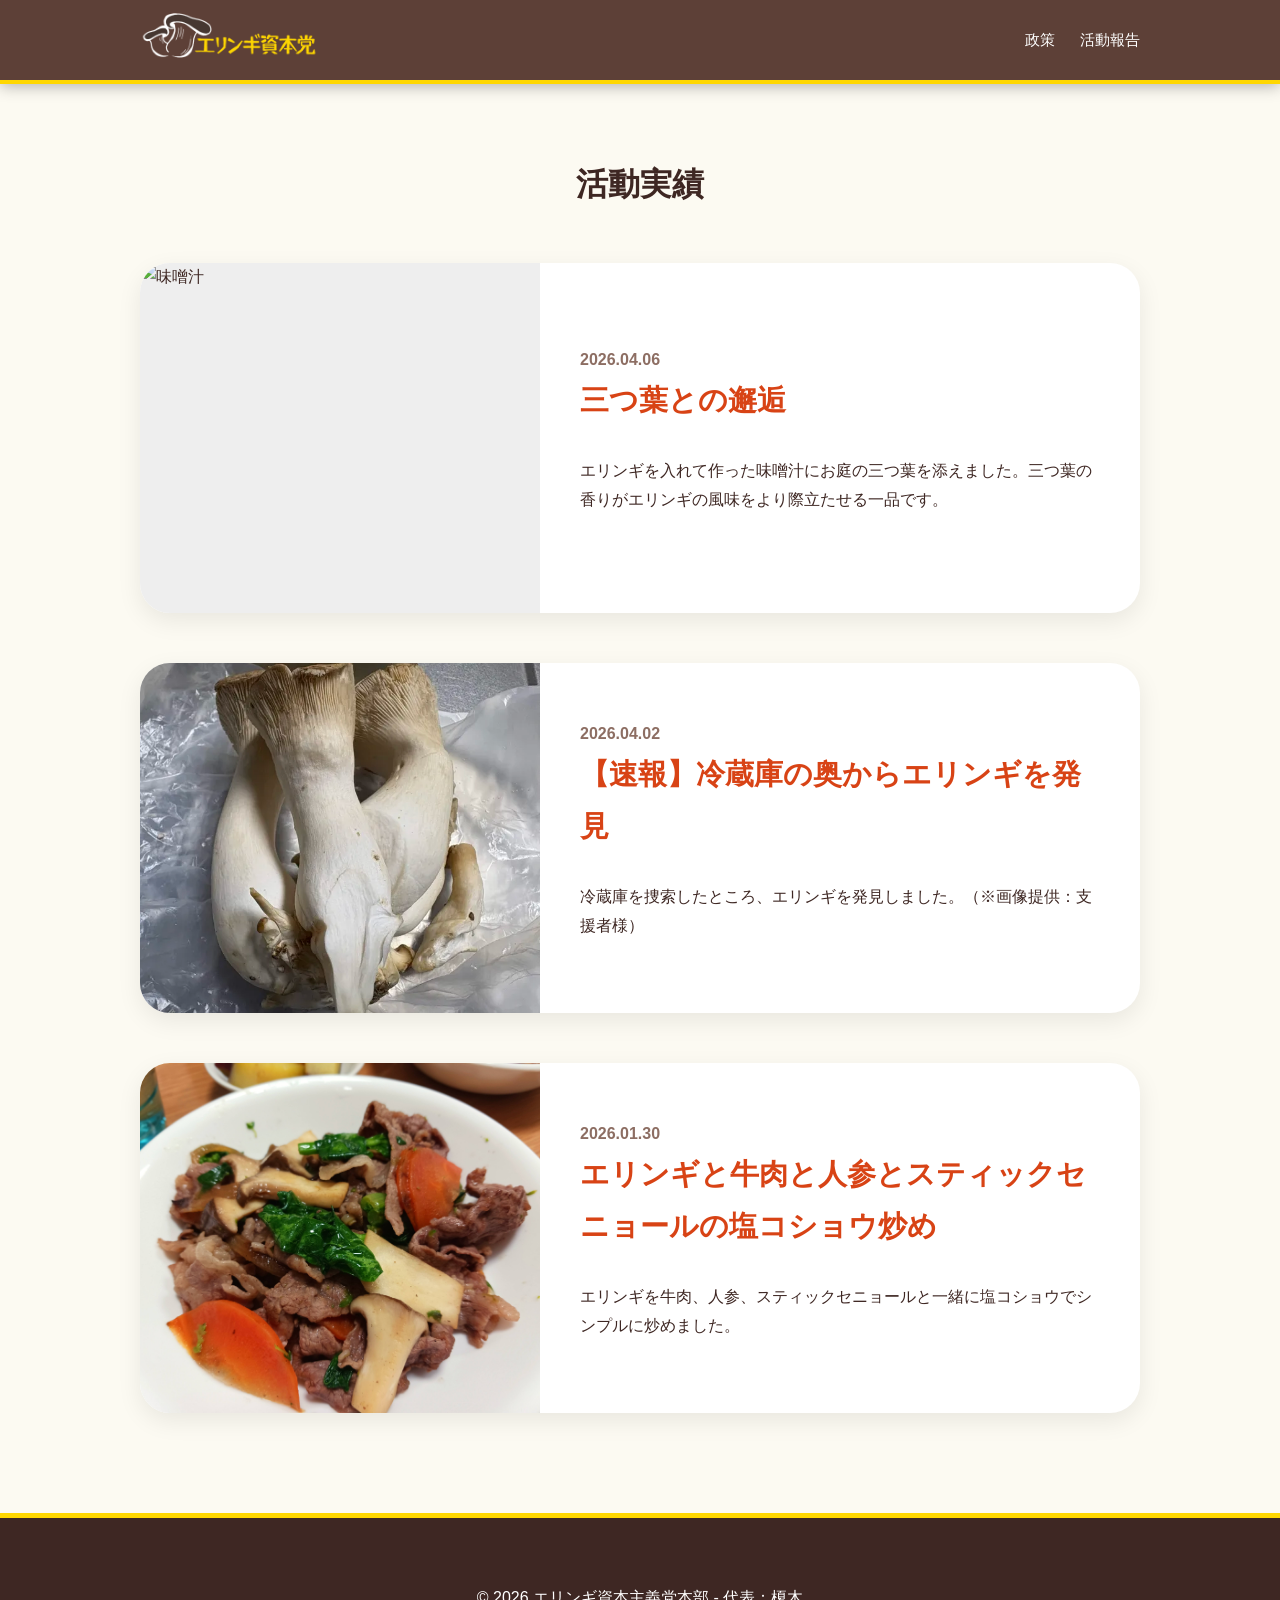
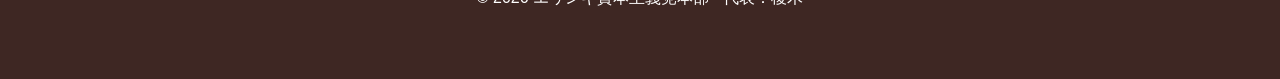
==== harvest.html @ b81b880e "Update harvest.html" ====
<!DOCTYPE html>
<html lang="ja">
<head>
    <meta charset="UTF-8">
    <title>活動報告 - エリンギ資本党</title>
    <link rel="stylesheet" href="style.css">
</head>
<body>
    <header>
        <div class="container">
            <div class="logo"><a href="index.html"><img src="logo.png" alt="ロゴ"></a></div>
            <nav>
                <ul>
                    <li><a href="policy.html">政策</a></li>
                    <li><a href="harvest.html">活動報告</a></li>
                </ul>
            </nav>
        </div>
    </header>

    <main class="container" style="padding: 50px 20px;">
        <h1 style="text-align: center; margin-bottom: 50px;">活動実績</h1>

        <div class="article-card">
            <div class="article-img">
                <img src="eringi-misoshiru.webp" alt="味噌汁">
            </div>
            <div class="article-info">
                <span style="color:#8d6e63; font-weight:bold;">2026.04.06</span>
                <h2>三つ葉との邂逅</h2>
                <p>
                    エリンギを入れて作った味噌汁にお庭の三つ葉を添えました。三つ葉の香りがエリンギの風味をより際立たせる一品です。
                </p>
            </div>
        </div>
        
        <div class="article-card">
            <div class="article-img">
                <img src="raw-eringi.webp" alt="冷蔵庫のエリンギ">
            </div>
            <div class="article-info">
                <span style="color:#8d6e63; font-weight:bold;">2026.04.02</span>
                <h2>【速報】冷蔵庫の奥からエリンギを発見</h2>
                <p>
                    冷蔵庫を捜索したところ、エリンギを発見しました。（※画像提供：支援者様）
                </p>
                           </div>
        </div>

        <div class="article-card">
            <div class="article-img">
                <img src="hero.jpg" alt="塩コショウ炒め">
            </div>
            <div class="article-info">
                <span style="color:#8d6e63; font-weight:bold;">2026.01.30</span>
                <h2>エリンギと牛肉と人参とスティックセニョールの塩コショウ炒め</h2>
                <p>
                    エリンギを牛肉、人参、スティックセニョールと一緒に塩コショウでシンプルに炒めました。
                </p>
            </div>
        </div>
    </main>

    <footer><p>&copy; 2026 エリンギ資本主義党本部 - 代表：榎木</p></footer>
</body>
</html>
---- style.css ----
body {
    margin: 0; padding: 0;
    font-family: "Roboto", "Helvetica Neue", Arial, "Hiragino Kaku Gothic ProN", "Hiragino Sans", sans-serif;
    background-color: #fcfaf2; 
    color: #3e2723; 
    line-height: 1.8;
}

.container { 
    max-width: 1000px; 
    margin: 0 auto; 
    padding: 0 20px; 
}


header {
    background-color: #5d4037; 
    color: white; 
    padding: 0.8rem 0;
    position: sticky; top: 0; z-index: 100;
    border-bottom: 4px solid #ffd700; 
    box-shadow: 0 2px 15px rgba(0,0,0,0.3);
}

header .container { display: flex; justify-content: space-between; align-items: center; }
.logo img { height: 45px; }
header nav ul { list-style: none; display: flex; margin: 0; }
header nav ul li { margin-left: 25px; }
header nav ul li a { color: white; text-decoration: none; font-weight: 500; font-size: 0.95rem; }


.hero {
    background: linear-gradient(rgba(0,0,0,0.4), rgba(0,0,0,0.6)), url('harvest-old.jpg') center/cover fixed;
    text-align: center; padding: 130px 0;
    border-bottom: 5px solid #ffd700;
}
.hero h1 { font-size: 3rem; margin: 0; color: #fff; text-shadow: 0 2px 10px rgba(0,0,0,0.5); }


.leader-message { padding: 80px 0; }
.leader-content { 
    display: flex; align-items: center; gap: 40px; flex-wrap: wrap; 
    background: white; padding: 40px; border-radius: 20px; 
    box-shadow: 0 10px 30px rgba(0,0,0,0.05);
}
.leader-image-circle { flex: 0 0 220px; height: 220px; border-radius: 50%; border: 6px solid #ffd700; overflow: hidden; }
.leader-image-circle img { width: 100%; height: 100%; object-fit: cover; }


.article-card {
    display: flex; 
    flex-wrap: wrap; 
    background: white; 
    border-radius: 30px; 
    overflow: hidden; 
    box-shadow: 0 8px 25px rgba(0,0,0,0.08); 
    margin-bottom: 50px;
    width: 100%;
}


.article-img { 
    flex: 0 0 400px; 
    height: 350px;  
    overflow: hidden;
    background-color: #eee;
}


.article-img img { 
    width: 100%; 
    height: 100%; 
    object-fit: cover; 
    display: block;
}

.article-info { 
    flex: 1; 
    padding: 40px; 
    min-width: 300px;
    display: flex;
    flex-direction: column;
    justify-content: center;
}

.article-info .date {
    font-weight: bold;
    color: #8d6e63;
    font-size: 0.9rem;
    margin-bottom: 10px;
}

.article-info h2 {
    margin: 0 0 15px 0;
    color: #d84315;
    font-size: 1.8rem;
}

.kinotube-home { 
    padding: 80px 0;
    background-color: #1a1a1a;
    color: white; /
    border-top: 5px solid #ffd700;
    border-bottom: 5px solid #ffd700;
}

.section-title { 
    font-size: 1.6rem; margin-bottom: 30px; color: #fff; font-weight: bold;
    border-left: 6px solid #ffd700; 
    padding-left: 15px; 
}

.video-grid { 
    display: grid; 
    grid-template-columns: repeat(auto-fit, minmax(300px, 1fr)); 
    gap: 20px; 
}


.video-card { 
    background: #1a1a1a; 
    cursor: pointer;
    transition: transform 0.2s;
}


.video-card:hover { 
    transform: translateY(-5px);
}


.thumbnail { 
    width: 100%;
    aspect-ratio: 16 / 9; 
    background-color: #5d4037;
    border-radius: 12px; 
    overflow: hidden;
    position: relative;
    margin-bottom: 12px;
}

.thumbnail img { width: 100%; height: 100%; object-fit: cover; }


.play-icon { 
    position: absolute; top: 50%; left: 50%; 
    transform: translate(-50%, -50%);
    font-size: 3rem;
    color: rgba(255,255,255,0.7); 
    transition: 0.3s ease;
}


.video-card:hover .play-icon {
    color: rgba(255,255,255,0.9);
    transform: translate(-50%, -50%) scale(1.1);
}

.video-time { 
    position: absolute; bottom: 8px; right: 8px; 
    background: rgba(0,0,0,0.8); color: #fff;
    padding: 2px 6px; border-radius: 4px; font-size: 0.75rem; font-weight: bold;
}


.video-info { display: flex; gap: 12px; }


.channel-icon {
    flex: 0 0 36px; height: 36px; 
    border-radius: 50%; overflow: hidden;
}
.channel-icon img { width: 100%; height: 100%; object-fit: cover; }

.video-text { flex: 1; }
.video-text h3 { 
    margin: 0 0 6px 0; font-size: 0.95rem; color: #fff; 
    line-height: 1.4; display: -webkit-box; -webkit-line-clamp: 2; -webkit-box-orient: vertical; overflow: hidden;
}
.video-meta { font-size: 0.8rem; color: #bdbdbd; }


.home-summary { padding: 60px 0; }
.grid-container { 
    display: grid; 
    grid-template-columns: repeat(auto-fit, minmax(300px, 1fr)); 
    gap: 30px; 
}

.simple-card { 
    background: white; padding: 30px; border-radius: 20px; text-align: center;
    border-top: 5px solid #ffd700;
}
.simple-card a { color: #d84315; text-decoration: none; font-weight: bold; }

footer { border-top: 5px solid #ffd700; padding: 50px; text-align: center; color: white; background-color: #3e2723;}
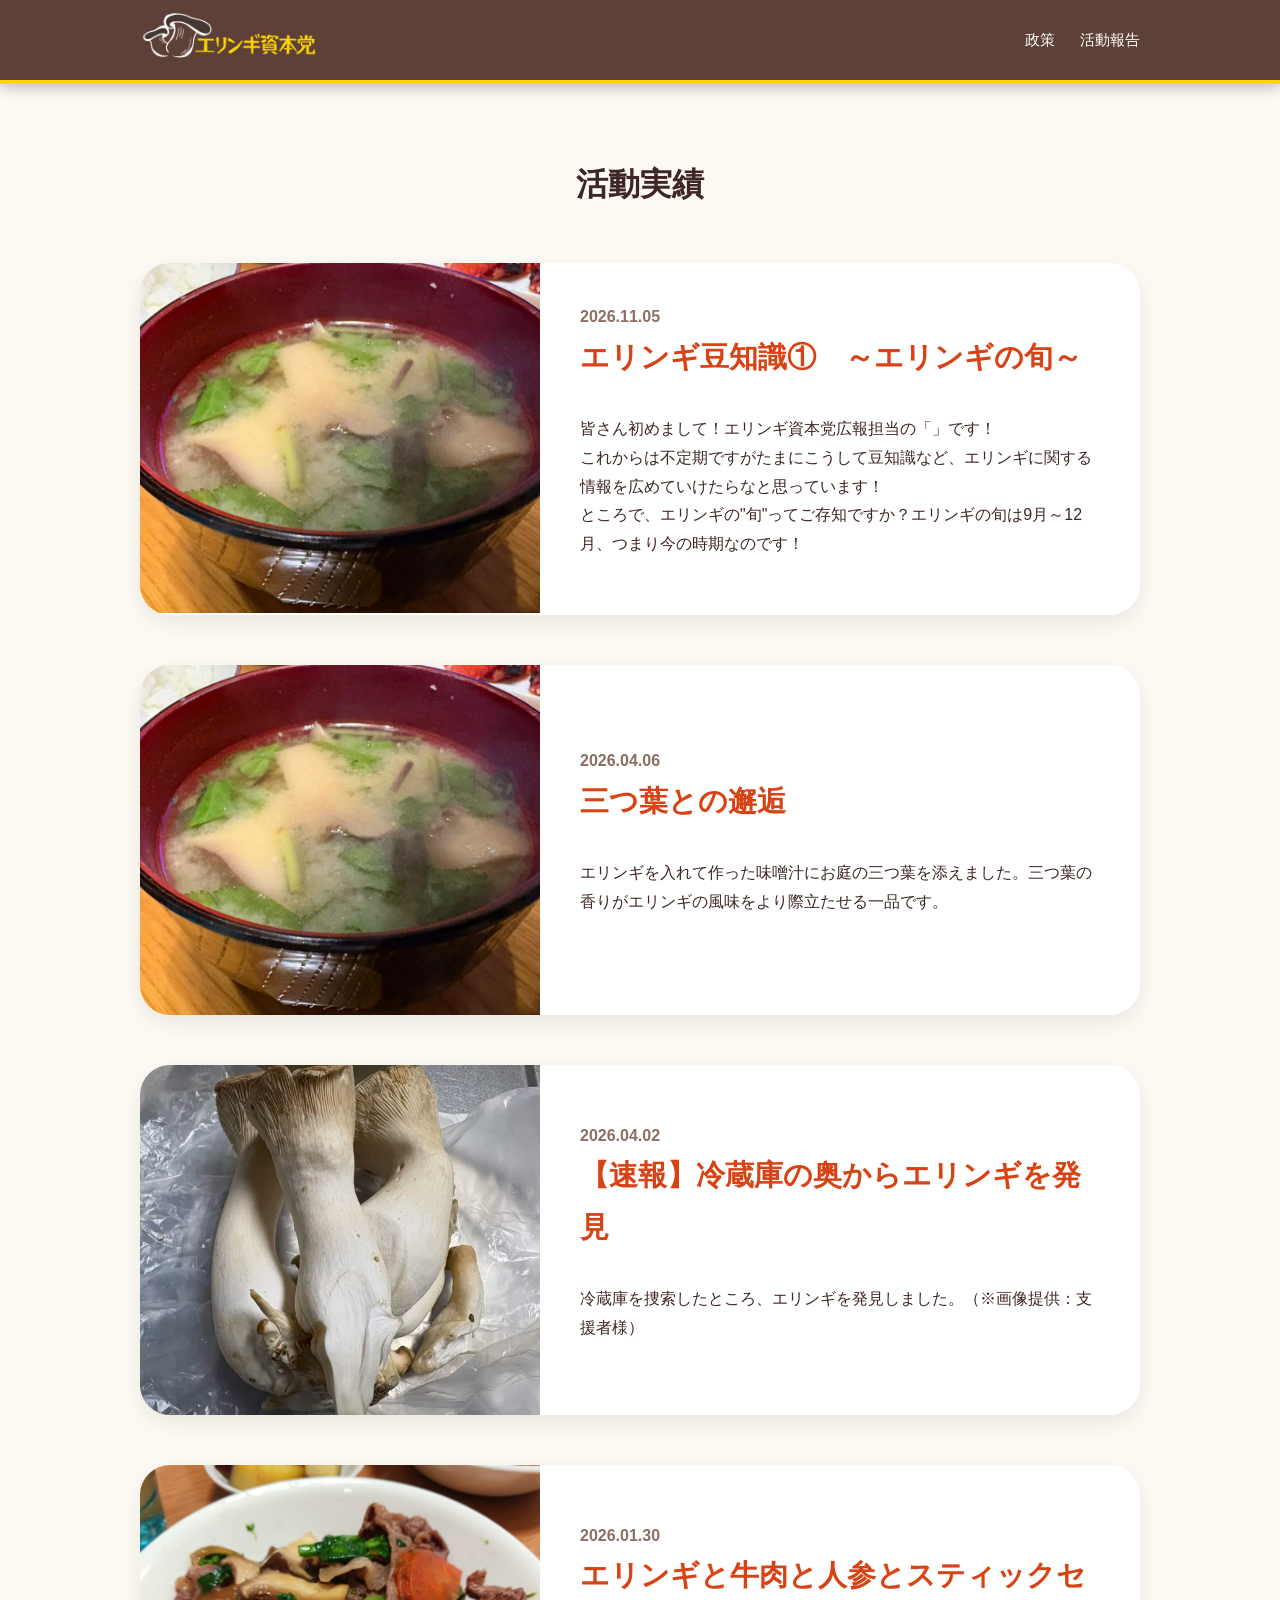
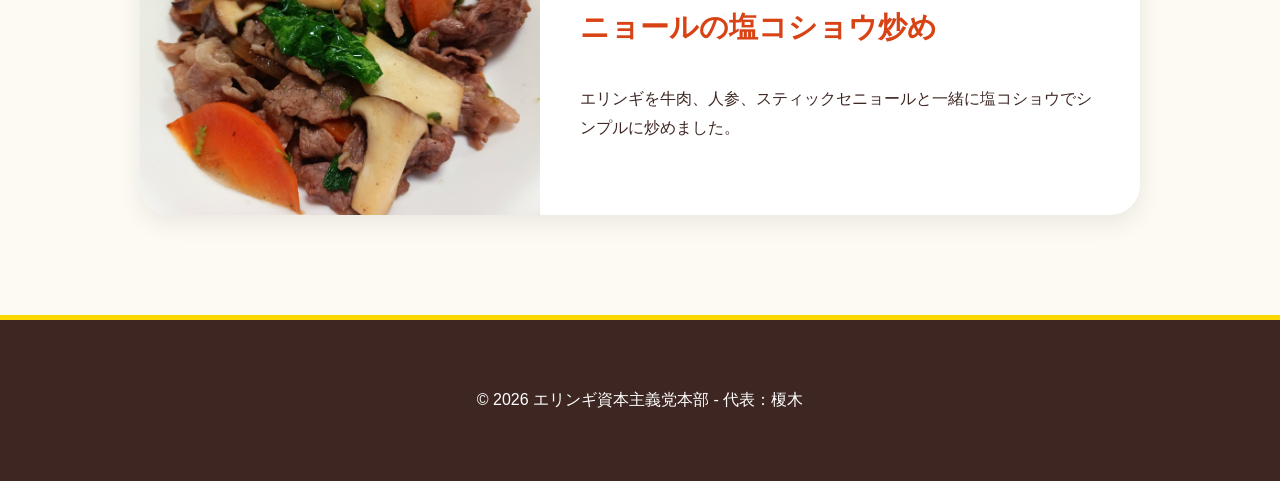
==== commit 52bbac6a: "Update harvest.html" ====
--- a/harvest.html
+++ b/harvest.html
@@ -20,6 +20,21 @@
 
     <main class="container" style="padding: 50px 20px;">
         <h1 style="text-align: center; margin-bottom: 50px;">活動実績</h1>
+
+      <div class="article-card">
+            <div class="article-img">
+                <img src="eringi-misoshiru.webp" alt="味噌汁">
+            </div>
+            <div class="article-info">
+                <span style="color:#8d6e63; font-weight:bold;">2026.11.05</span>
+                <h2>エリンギ豆知識①　～エリンギの旬～</h2>
+                <p>
+                 皆さん初めまして！エリンギ資本党広報担当の「」です！<br>
+                これからは不定期ですがたまにこうして豆知識など、エリンギに関する情報を広めていけたらなと思っています！<br>
+                ところで、エリンギの"旬"ってご存知ですか？エリンギの旬は9月～12月、つまり今の時期なのです！
+                </p>
+            </div>
+        </div>
 
         <div class="article-card">
             <div class="article-img">
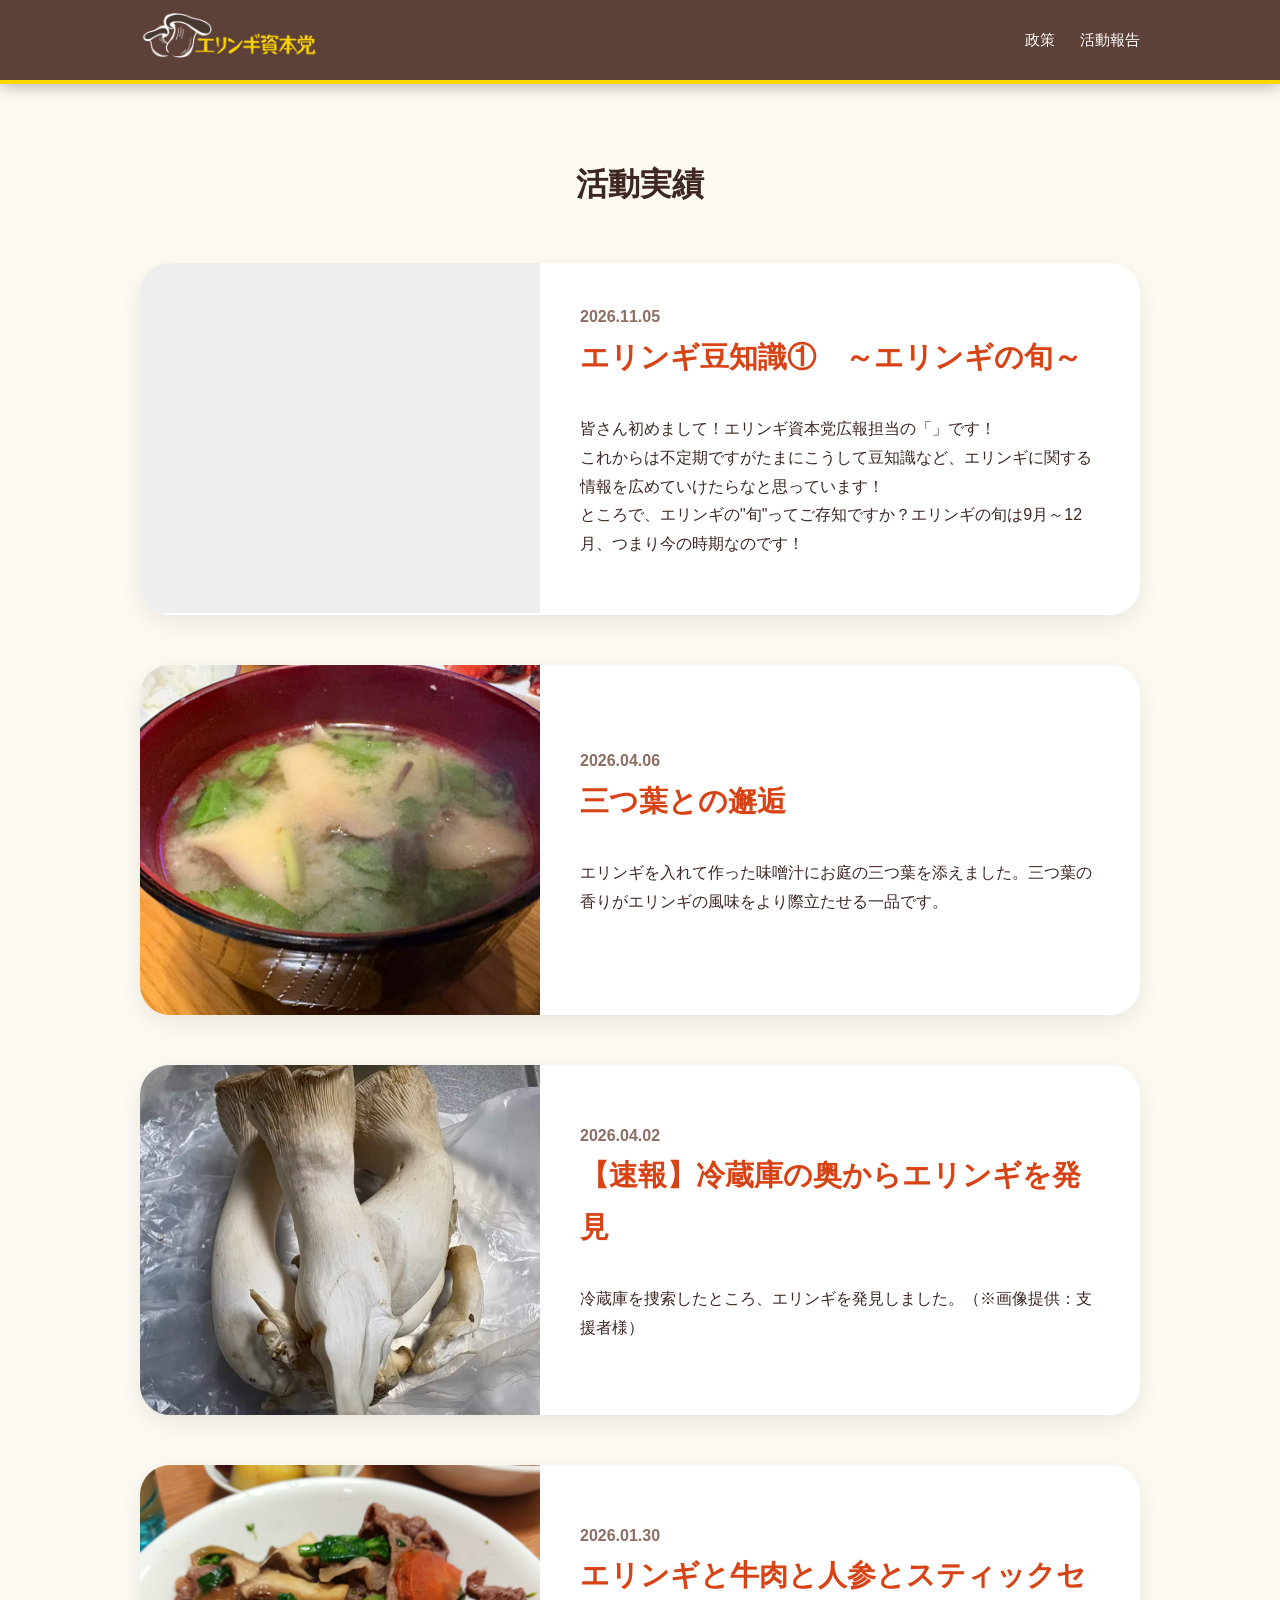
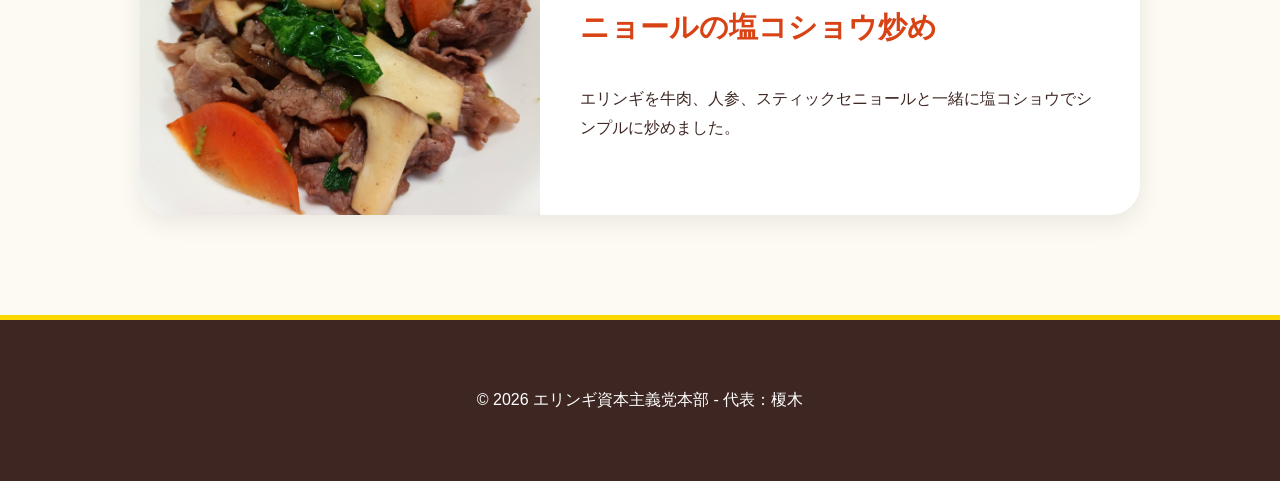
==== commit b66bbb9e: "Update harvest.html" ====
--- a/harvest.html
+++ b/harvest.html
@@ -23,7 +23,6 @@
 
       <div class="article-card">
             <div class="article-img">
-                <img src="eringi-misoshiru.webp" alt="味噌汁">
             </div>
             <div class="article-info">
                 <span style="color:#8d6e63; font-weight:bold;">2026.11.05</span>
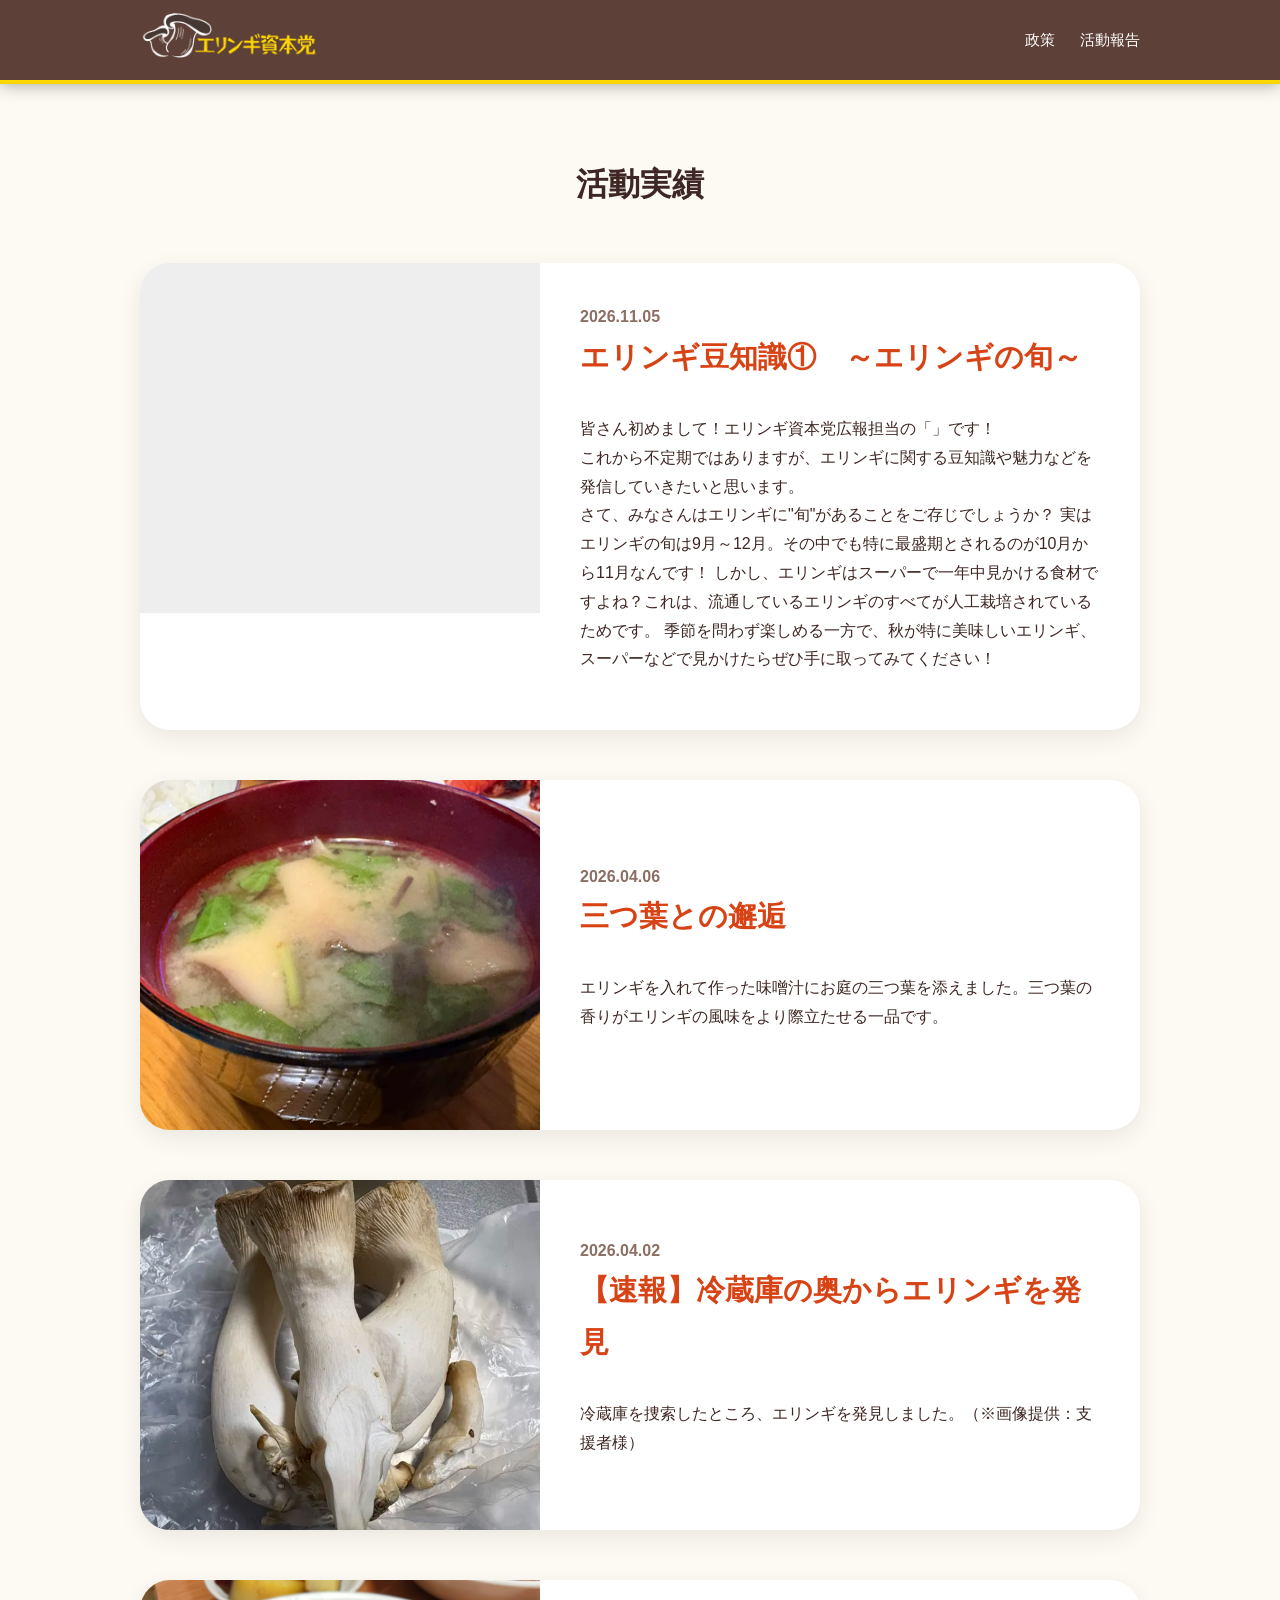
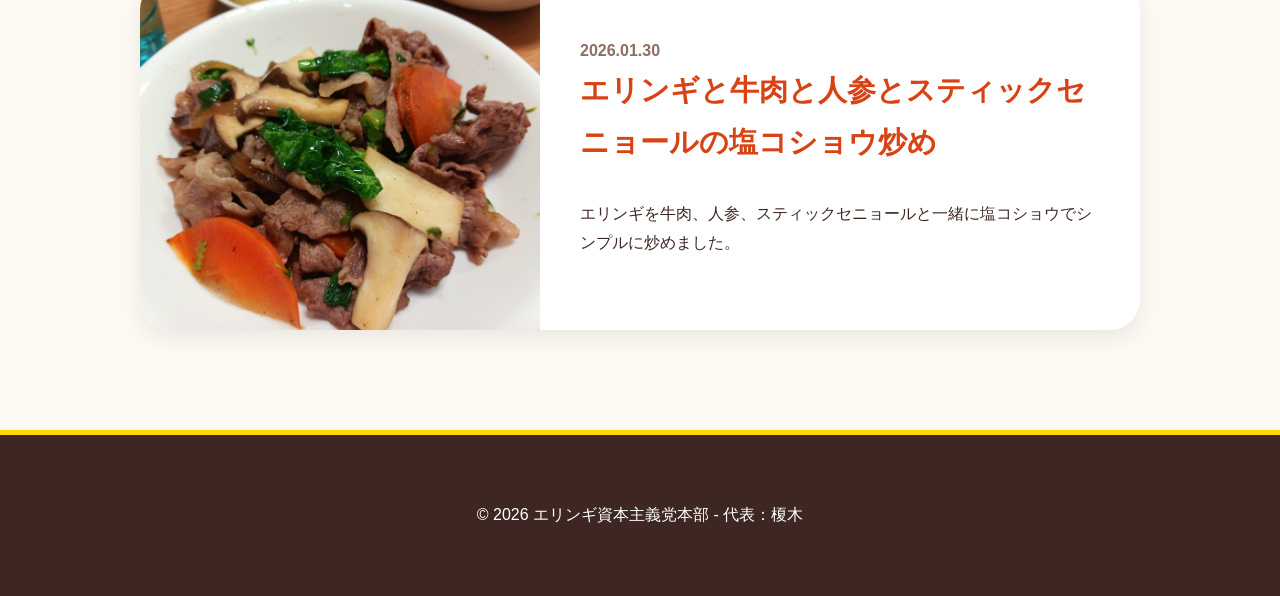
==== commit 58275749: "Update harvest.html" ====
--- a/harvest.html
+++ b/harvest.html
@@ -29,8 +29,11 @@
                 <h2>エリンギ豆知識①　～エリンギの旬～</h2>
                 <p>
                  皆さん初めまして！エリンギ資本党広報担当の「」です！<br>
-                これからは不定期ですがたまにこうして豆知識など、エリンギに関する情報を広めていけたらなと思っています！<br>
-                ところで、エリンギの"旬"ってご存知ですか？エリンギの旬は9月～12月、つまり今の時期なのです！
+                これから不定期ではありますが、エリンギに関する豆知識や魅力などを発信していきたいと思います。<br>
+                さて、みなさんはエリンギに"旬"があることをご存じでしょうか？
+                実はエリンギの旬は9月～12月。その中でも特に最盛期とされるのが10月から11月なんです！
+                しかし、エリンギはスーパーで一年中見かける食材ですよね？これは、流通しているエリンギのすべてが人工栽培されているためです。
+                季節を問わず楽しめる一方で、秋が特に美味しいエリンギ、スーパーなどで見かけたらぜひ手に取ってみてください！
                 </p>
             </div>
         </div>
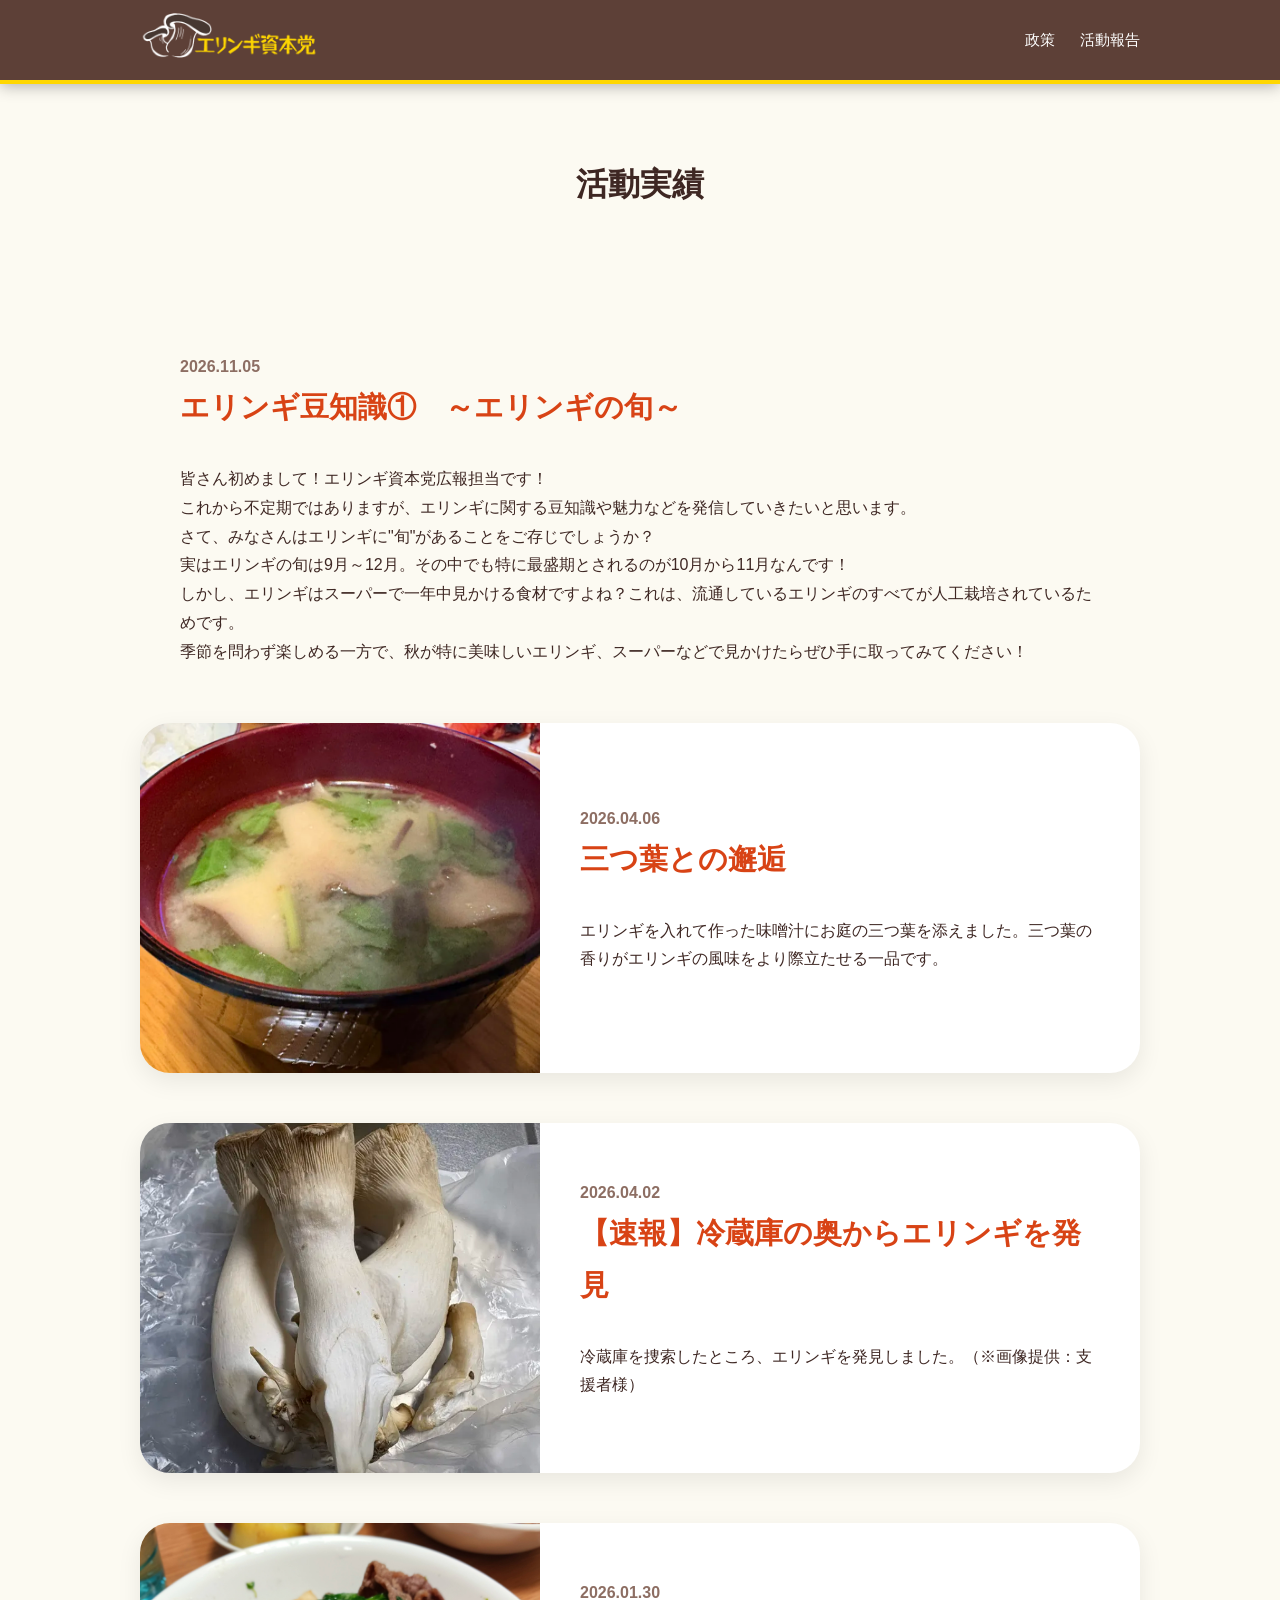
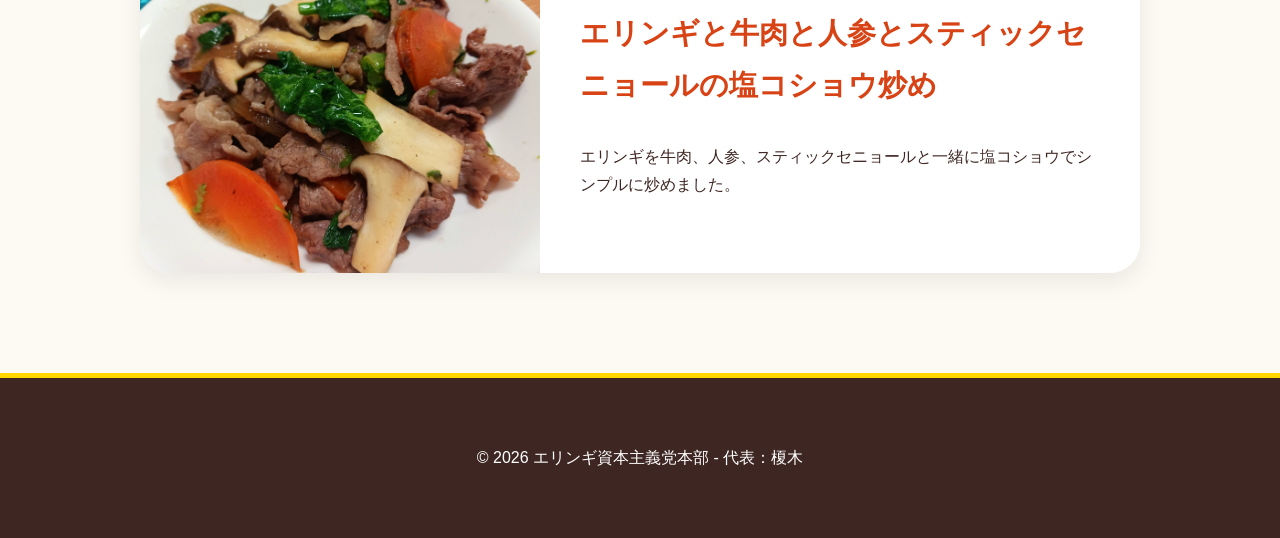
==== commit 92d2ea0b: "Update harvest.html" ====
--- a/harvest.html
+++ b/harvest.html
@@ -22,17 +22,17 @@
         <h1 style="text-align: center; margin-bottom: 50px;">活動実績</h1>
 
       <div class="article-card">
-            <div class="article-img">
+          
             </div>
             <div class="article-info">
                 <span style="color:#8d6e63; font-weight:bold;">2026.11.05</span>
                 <h2>エリンギ豆知識①　～エリンギの旬～</h2>
                 <p>
-                 皆さん初めまして！エリンギ資本党広報担当の「」です！<br>
+                 皆さん初めまして！エリンギ資本党広報担当です！<br>
                 これから不定期ではありますが、エリンギに関する豆知識や魅力などを発信していきたいと思います。<br>
-                さて、みなさんはエリンギに"旬"があることをご存じでしょうか？
-                実はエリンギの旬は9月～12月。その中でも特に最盛期とされるのが10月から11月なんです！
-                しかし、エリンギはスーパーで一年中見かける食材ですよね？これは、流通しているエリンギのすべてが人工栽培されているためです。
+                さて、みなさんはエリンギに"旬"があることをご存じでしょうか？<br>
+                実はエリンギの旬は9月～12月。その中でも特に最盛期とされるのが10月から11月なんです！<br>
+                しかし、エリンギはスーパーで一年中見かける食材ですよね？これは、流通しているエリンギのすべてが人工栽培されているためです。<br>
                 季節を問わず楽しめる一方で、秋が特に美味しいエリンギ、スーパーなどで見かけたらぜひ手に取ってみてください！
                 </p>
             </div>
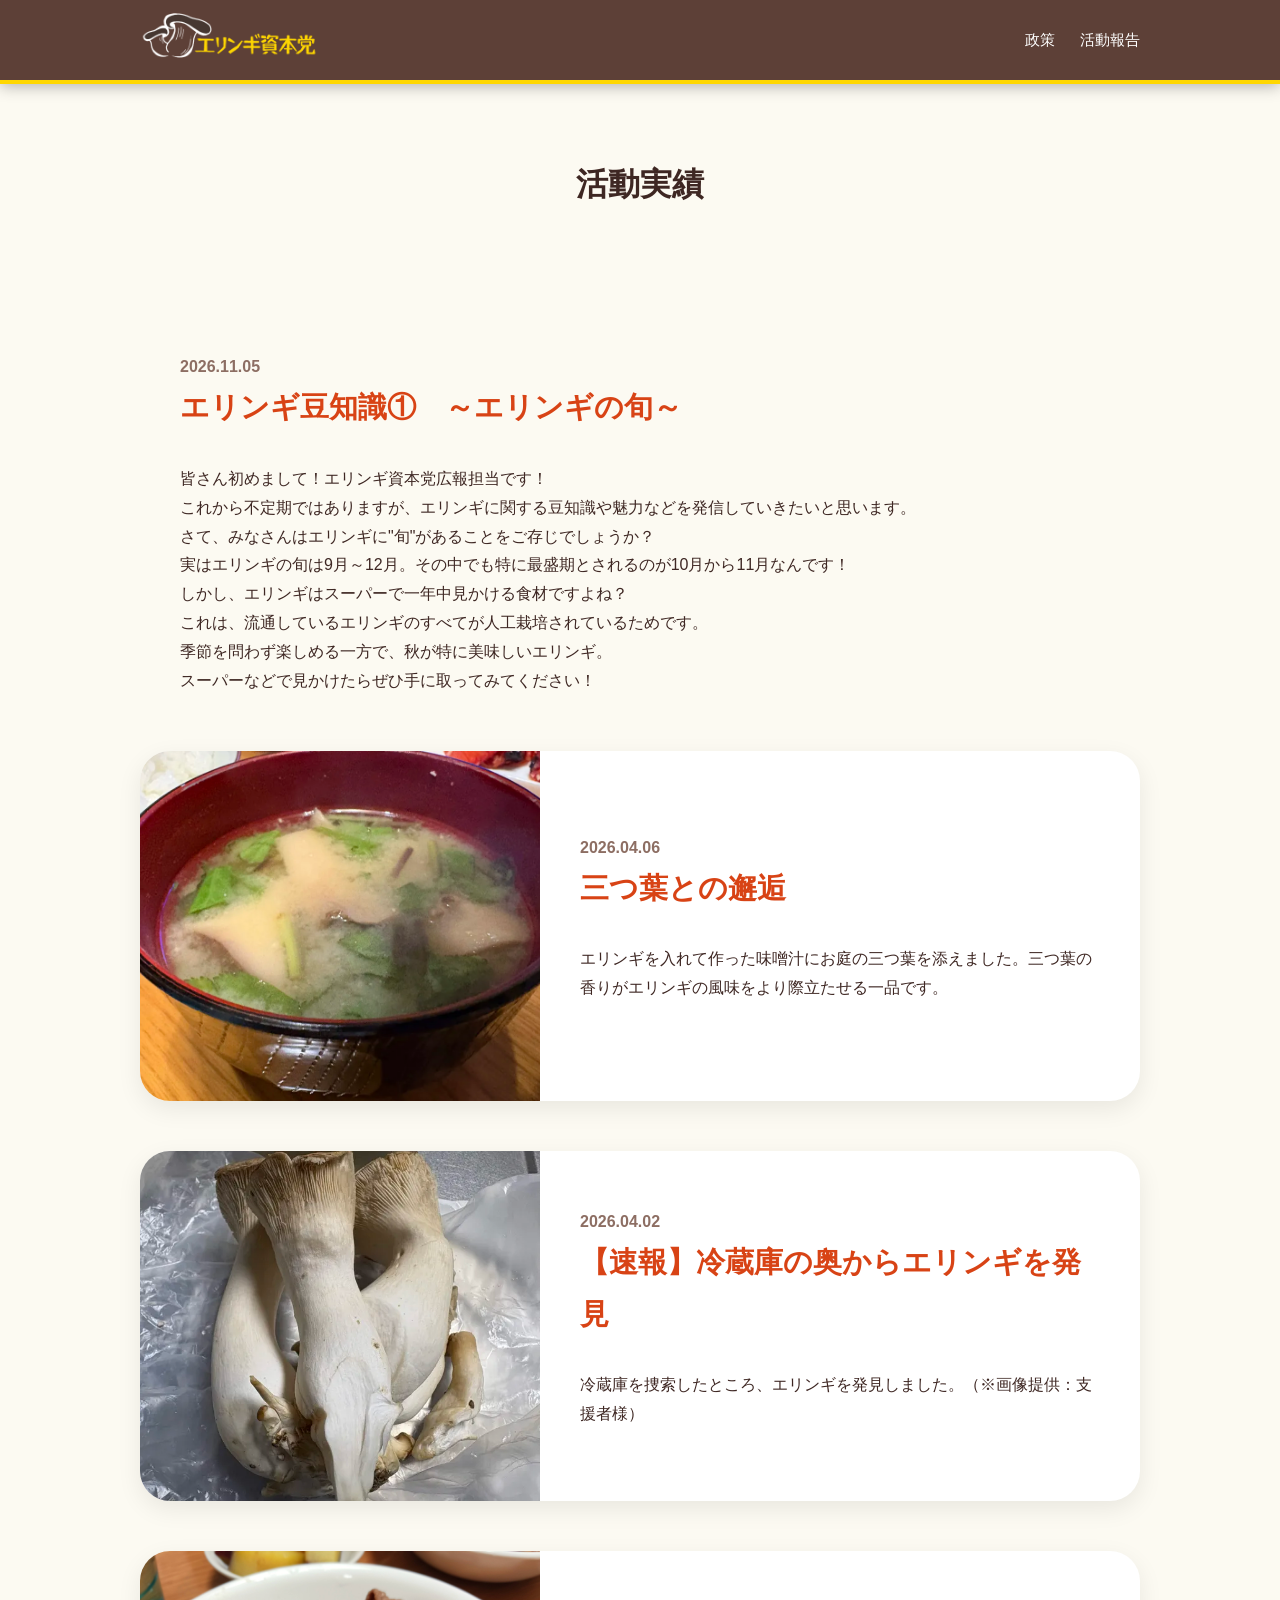
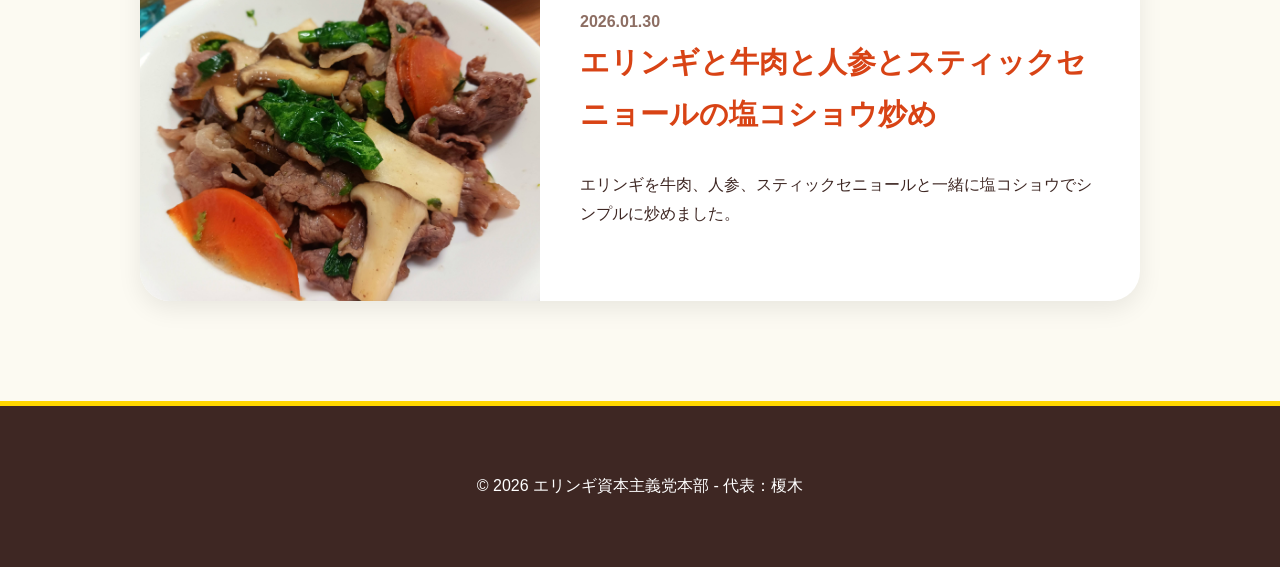
==== commit 357d5706: "Update harvest.html" ====
--- a/harvest.html
+++ b/harvest.html
@@ -32,8 +32,10 @@
                 これから不定期ではありますが、エリンギに関する豆知識や魅力などを発信していきたいと思います。<br>
                 さて、みなさんはエリンギに"旬"があることをご存じでしょうか？<br>
                 実はエリンギの旬は9月～12月。その中でも特に最盛期とされるのが10月から11月なんです！<br>
-                しかし、エリンギはスーパーで一年中見かける食材ですよね？これは、流通しているエリンギのすべてが人工栽培されているためです。<br>
-                季節を問わず楽しめる一方で、秋が特に美味しいエリンギ、スーパーなどで見かけたらぜひ手に取ってみてください！
+                しかし、エリンギはスーパーで一年中見かける食材ですよね？<Br>
+                これは、流通しているエリンギのすべてが人工栽培されているためです。<br>
+                季節を問わず楽しめる一方で、秋が特に美味しいエリンギ。<br>
+                スーパーなどで見かけたらぜひ手に取ってみてください！
                 </p>
             </div>
         </div>
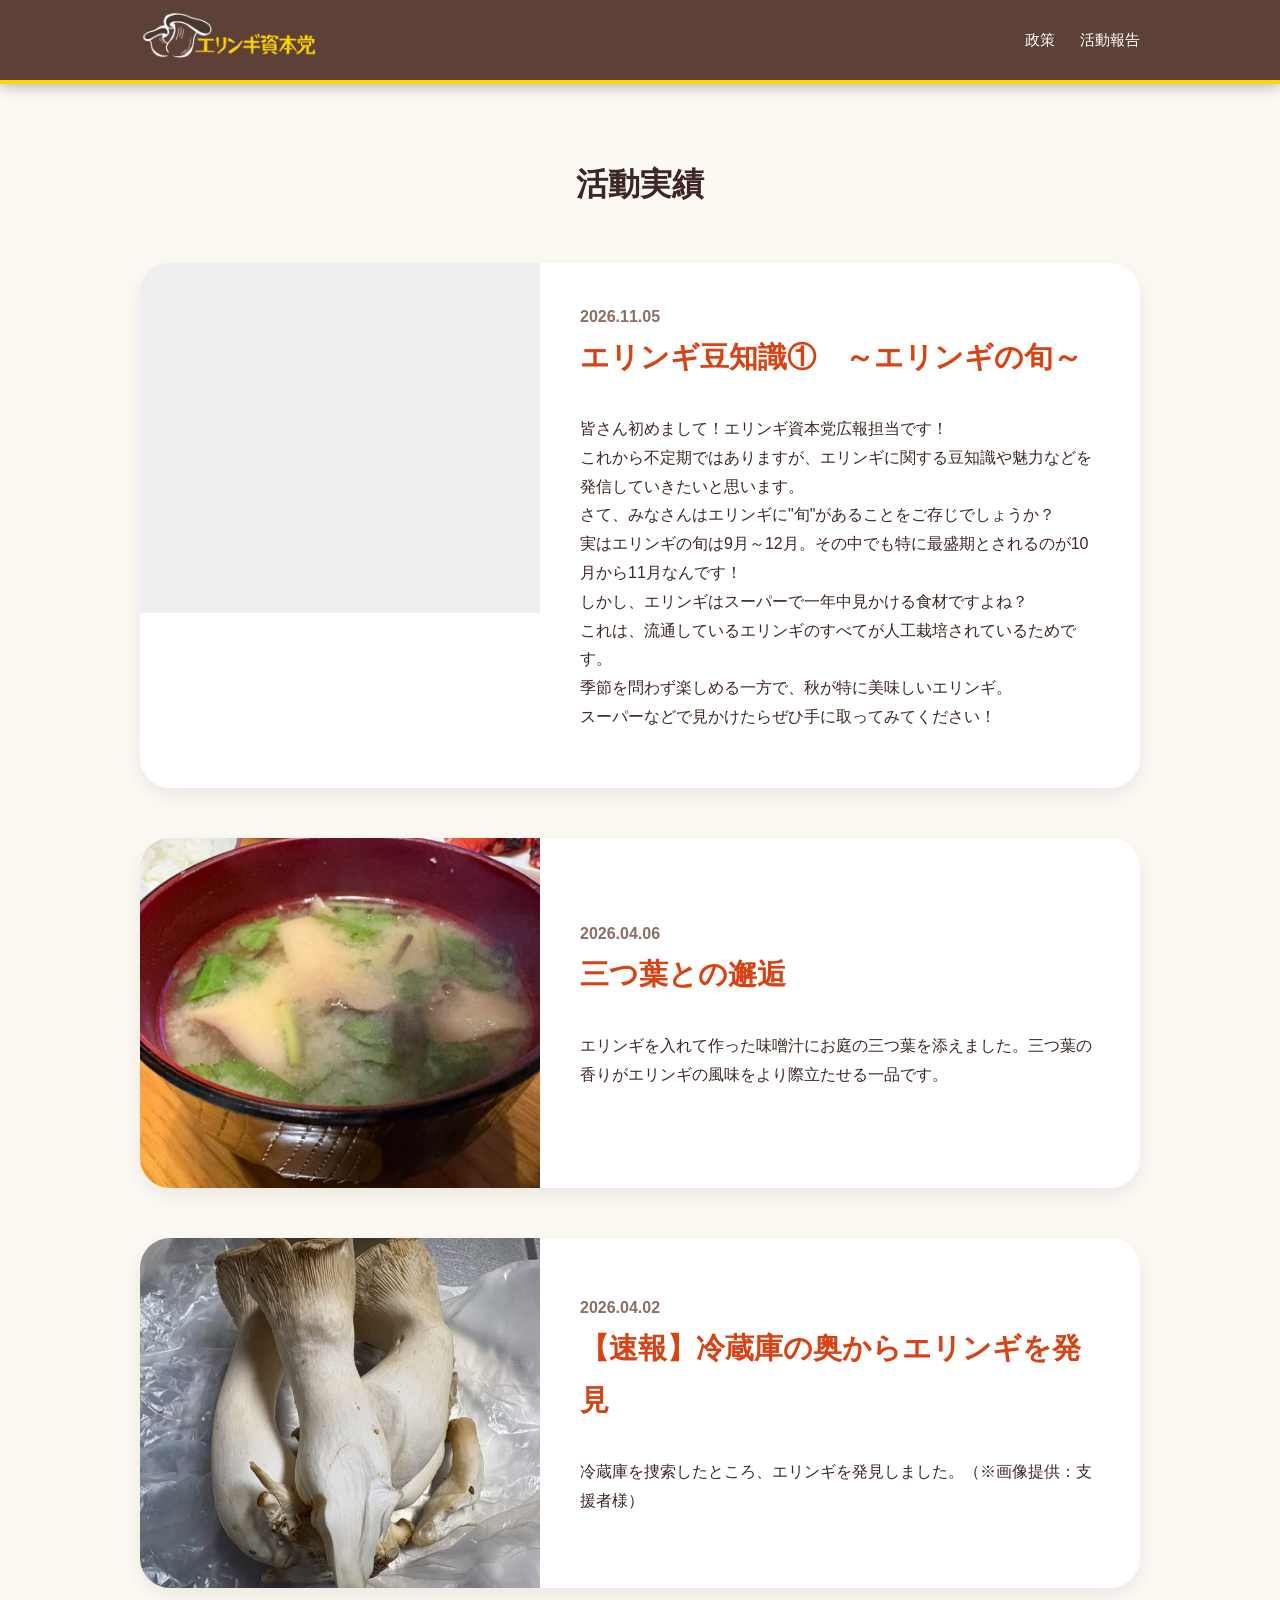
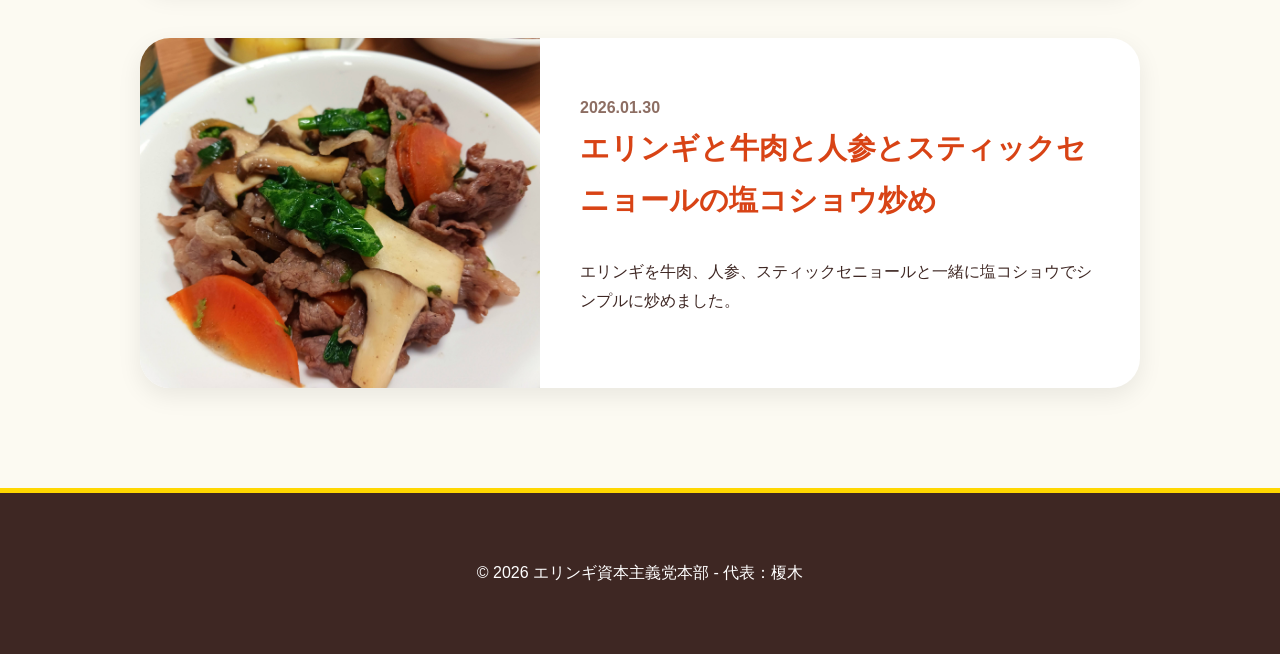
==== commit 08d32b4c: "Update harvest.html" ====
--- a/harvest.html
+++ b/harvest.html
@@ -22,7 +22,7 @@
         <h1 style="text-align: center; margin-bottom: 50px;">活動実績</h1>
 
       <div class="article-card">
-          
+          <div class="article-img">
             </div>
             <div class="article-info">
                 <span style="color:#8d6e63; font-weight:bold;">2026.11.05</span>
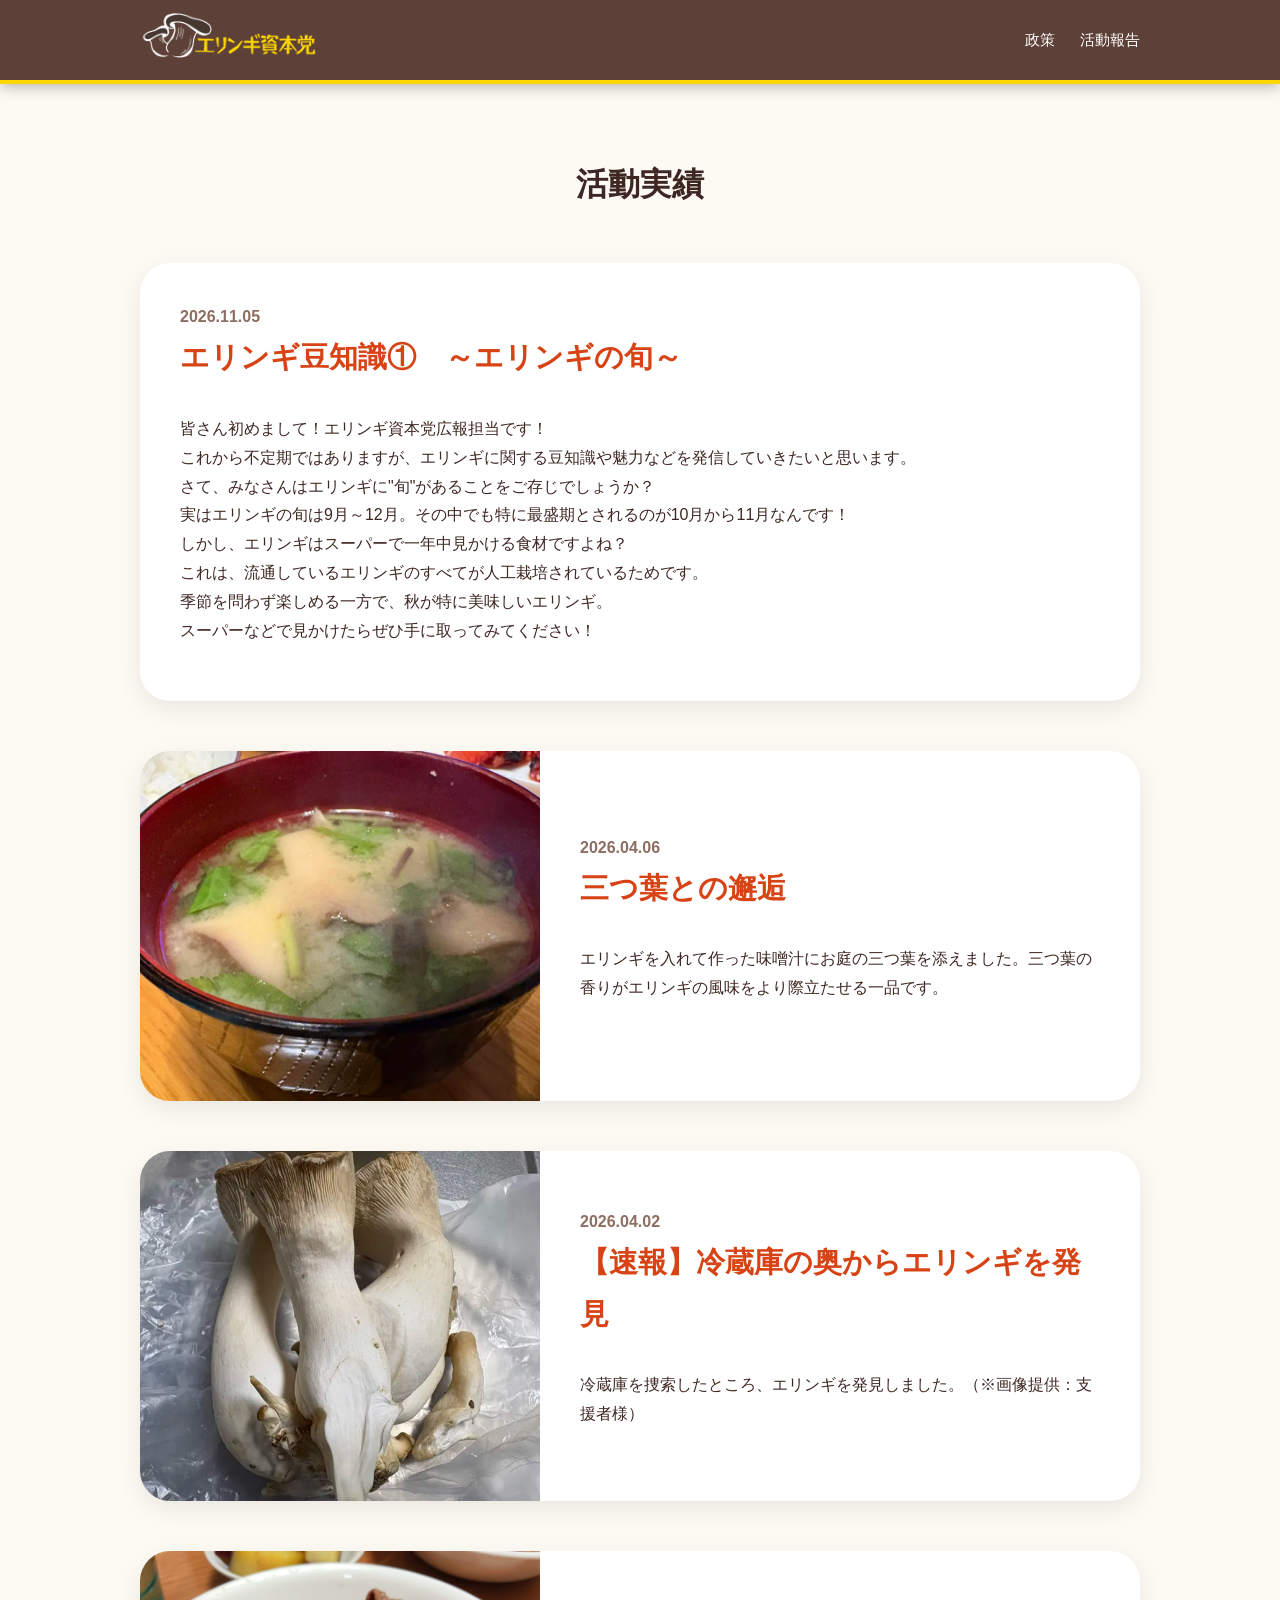
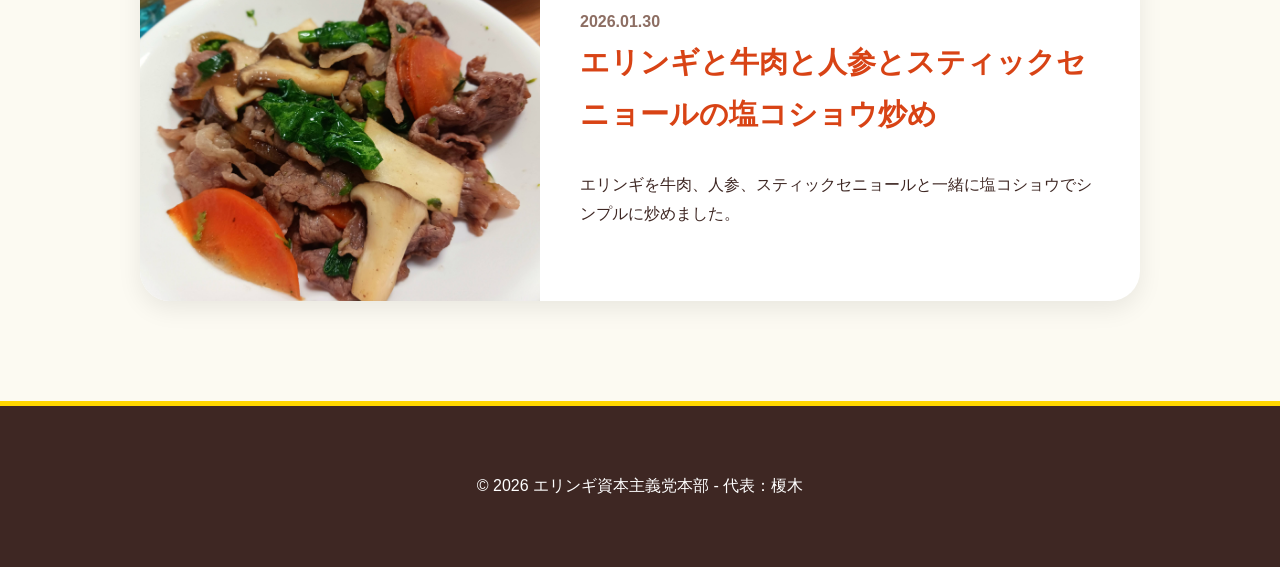
==== commit 7d15bcb2: "Update harvest.html" ====
--- a/harvest.html
+++ b/harvest.html
@@ -22,7 +22,7 @@
         <h1 style="text-align: center; margin-bottom: 50px;">活動実績</h1>
 
       <div class="article-card">
-          <div class="article-img">
+          <div class="">
             </div>
             <div class="article-info">
                 <span style="color:#8d6e63; font-weight:bold;">2026.11.05</span>
